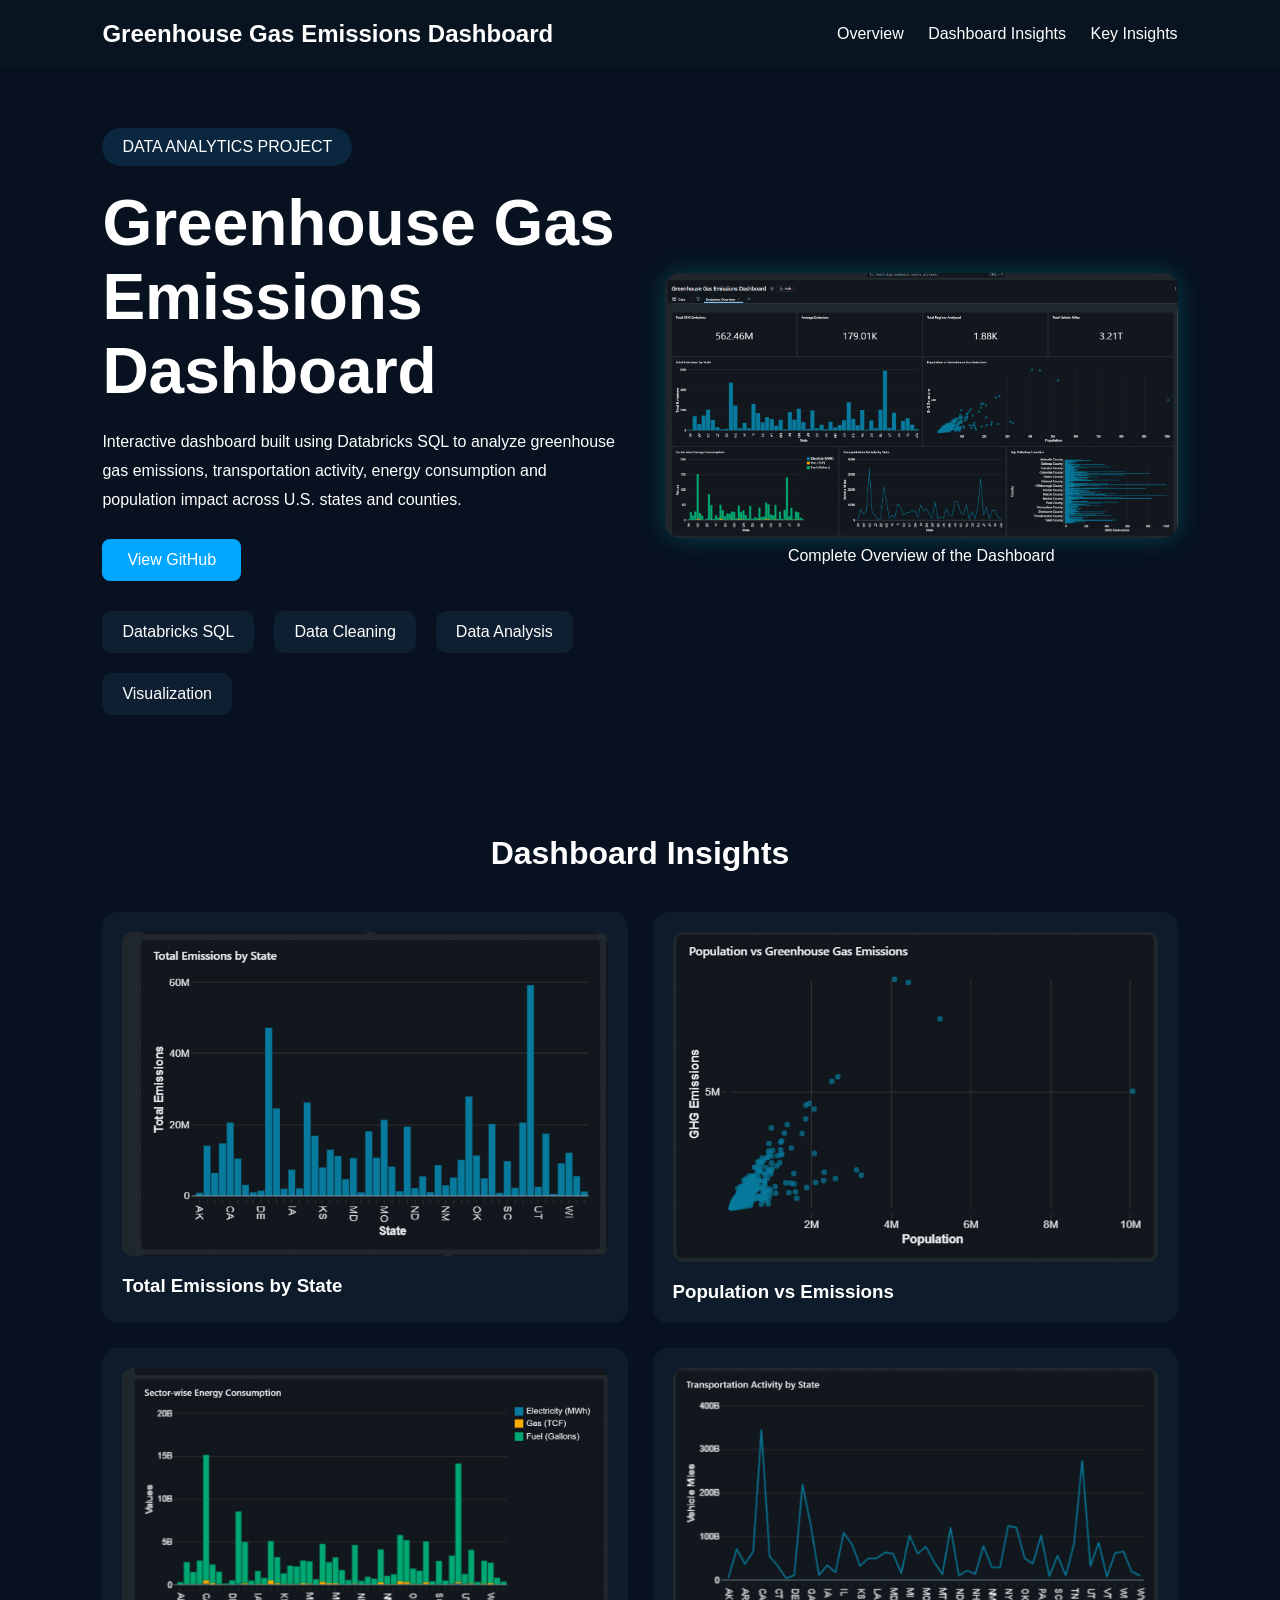
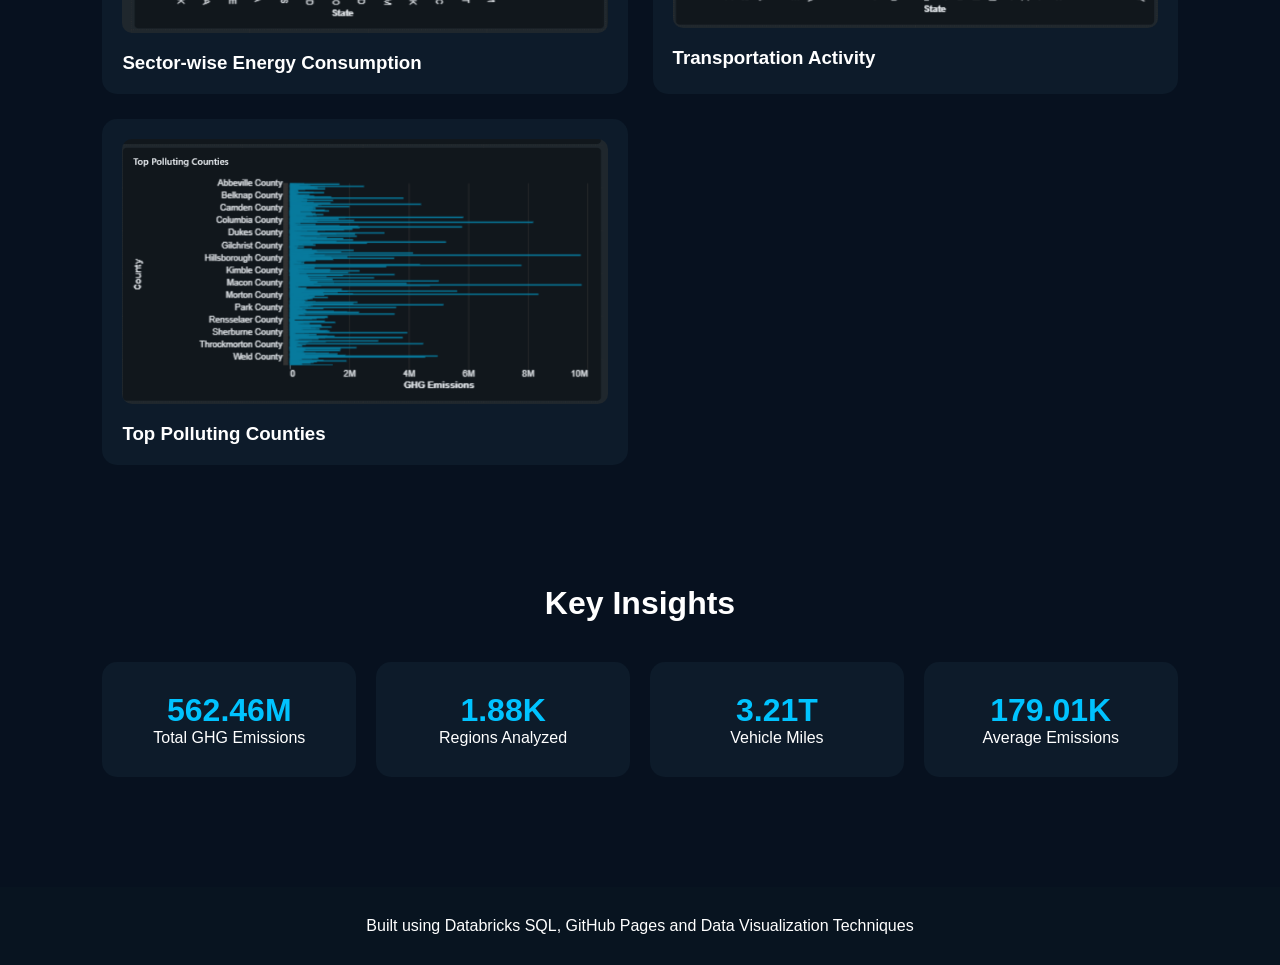
==== index.html @ 1c887acd "Added Portfolio website" ====
<!DOCTYPE html>
<html lang="en">

<head>
    <meta charset="UTF-8">
    <meta name="viewport" content="width=device-width, initial-scale=1.0">
    <title>Greenhouse Gas Emissions Dashboard</title>
    <link rel="stylesheet" href="style.css">
</head>

<body>

    <nav>
        <h2>Greenhouse Gas Emissions Dashboard</h2>

        <div>
            <a href="#overview">Overview</a>
            <a href="#insights">Dashboard Insights</a>
            <a href="#metrics">Key Insights</a>
        </div>
    </nav>

    <section class="hero">

        <div class="hero-text">

            <span class="tag">
                DATA ANALYTICS PROJECT
            </span>

            <h1>
                Greenhouse Gas <br>
                Emissions Dashboard
            </h1>

            <p>
                Interactive dashboard built using Databricks SQL to analyze greenhouse gas emissions,
                transportation activity, energy consumption and population impact across U.S. states and counties.
            </p>

            <div class="buttons">

                <a href="https://github.com/YOUR_USERNAME/YOUR_REPO"
                    target="_blank"
                    class="btn">
                    View GitHub
                </a>

            </div>

            <div class="tech-stack">

                <div>Databricks SQL</div>
                <div>Data Cleaning</div>
                <div>Data Analysis</div>
                <div>Visualization</div>

            </div>

        </div>

        <div class="hero-image">

            <img src="images/dashboard1.png">

            <p>
                Complete Overview of the Dashboard
            </p>

        </div>

    </section>

    <section id="insights">

        <h2>Dashboard Insights</h2>

        <div class="cards">

            <div class="card">
                <img src="images/dashboard2.png">
                <h3>Total Emissions by State</h3>
            </div>

            <div class="card">
                <img src="images/dashboard3.png">
                <h3>Population vs Emissions</h3>
            </div>

            <div class="card">
                <img src="images/dashboard4.png">
                <h3>Sector-wise Energy Consumption</h3>
            </div>

            <div class="card">
                <img src="images/dashboard5.png">
                <h3>Transportation Activity</h3>
            </div>

            <div class="card">
                <img src="images/dashboard6.png">
                <h3>Top Polluting Counties</h3>
            </div>

        </div>

    </section>

    <section id="metrics">

        <h2>Key Insights</h2>

        <div class="stats">

            <div class="stat">
                <h3>562.46M</h3>
                <p>Total GHG Emissions</p>
            </div>

            <div class="stat">
                <h3>1.88K</h3>
                <p>Regions Analyzed</p>
            </div>

            <div class="stat">
                <h3>3.21T</h3>
                <p>Vehicle Miles</p>
            </div>

            <div class="stat">
                <h3>179.01K</h3>
                <p>Average Emissions</p>
            </div>

        </div>

    </section>

    <footer>

        <p>
            Built using Databricks SQL, GitHub Pages and Data Visualization Techniques
        </p>

    </footer>

</body>

</html>
---- style.css ----
*{
margin:0;
padding:0;
box-sizing:border-box;
scroll-behavior:smooth;
}

body{
font-family:Segoe UI,sans-serif;
background:#07111f;
color:white;
}

nav{
display:flex;
justify-content:space-between;
align-items:center;
padding:20px 8%;
background:#081420;
position:sticky;
top:0;
z-index:1000;
}

nav a{
color:white;
text-decoration:none;
margin-left:20px;
}

.hero{
display:flex;
gap:50px;
padding:60px 8%;
align-items:center;
}

.hero-text{
flex:1;
}

.hero-image{
flex:1;
text-align:center;
}

.hero-image img{
width:100%;
border-radius:15px;
box-shadow:0 0 25px rgba(0,255,255,.2);
}

.tag{
background:#0b2740;
padding:10px 20px;
border-radius:20px;
display:inline-block;
margin-bottom:20px;
}

h1{
font-size:4rem;
margin-bottom:20px;
}

.hero p{
line-height:1.8;
}

.btn{
display:inline-block;
margin-top:25px;
padding:12px 25px;
background:#00a6ff;
color:white;
text-decoration:none;
border-radius:8px;
}

.tech-stack{
display:flex;
gap:20px;
margin-top:30px;
flex-wrap:wrap;
}

.tech-stack div{
background:#0d1f30;
padding:12px 20px;
border-radius:10px;
}

section{
padding:60px 8%;
}

section h2{
text-align:center;
margin-bottom:40px;
font-size:2rem;
}

.cards{
display:grid;
grid-template-columns:repeat(auto-fit,minmax(350px,1fr));
gap:25px;
}

.card{
background:#0d1b2a;
padding:20px;
border-radius:15px;
}

.card img{
width:100%;
border-radius:10px;
}

.card h3{
margin-top:15px;
}

.stats{
display:grid;
grid-template-columns:repeat(auto-fit,minmax(250px,1fr));
gap:20px;
}

.stat{
background:#0d1b2a;
padding:30px;
border-radius:15px;
text-align:center;
}

.stat h3{
font-size:2rem;
color:#00c3ff;
}

footer{
text-align:center;
padding:30px;
background:#081420;
margin-top:50px;
}
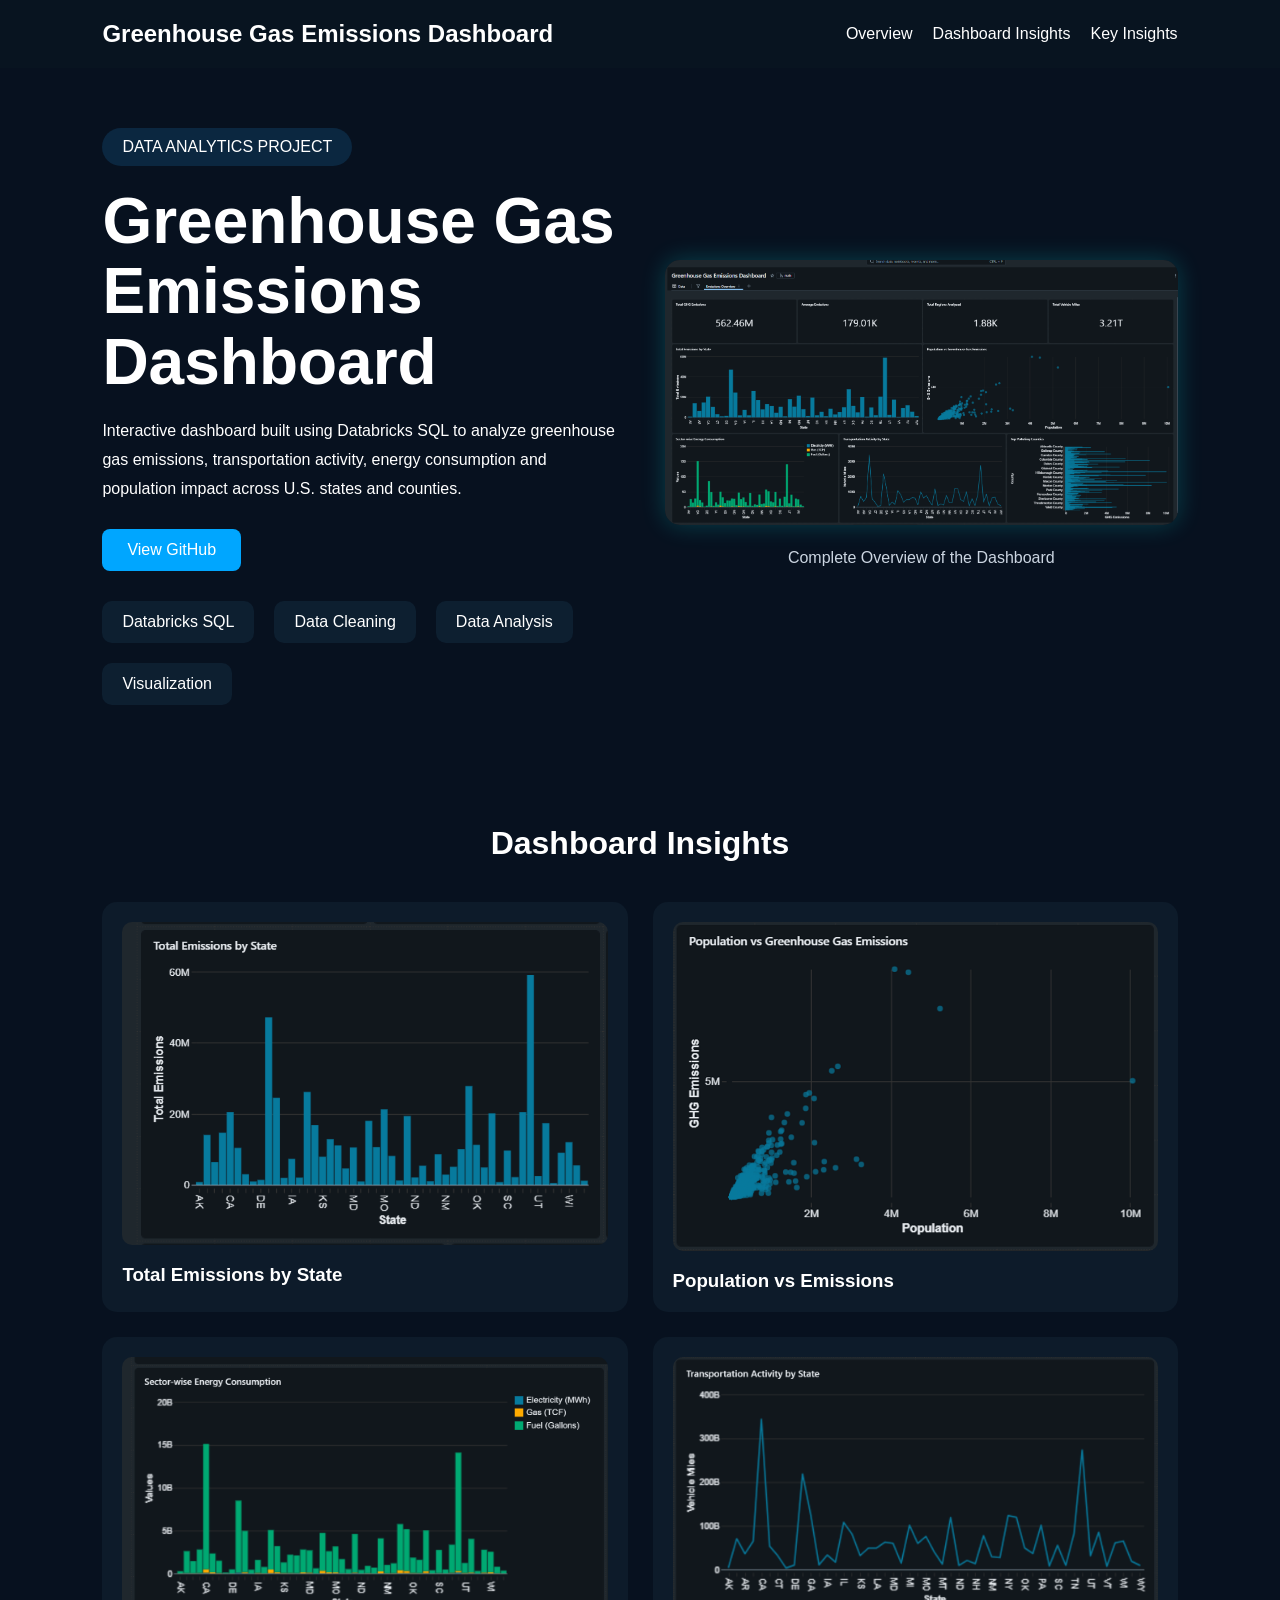
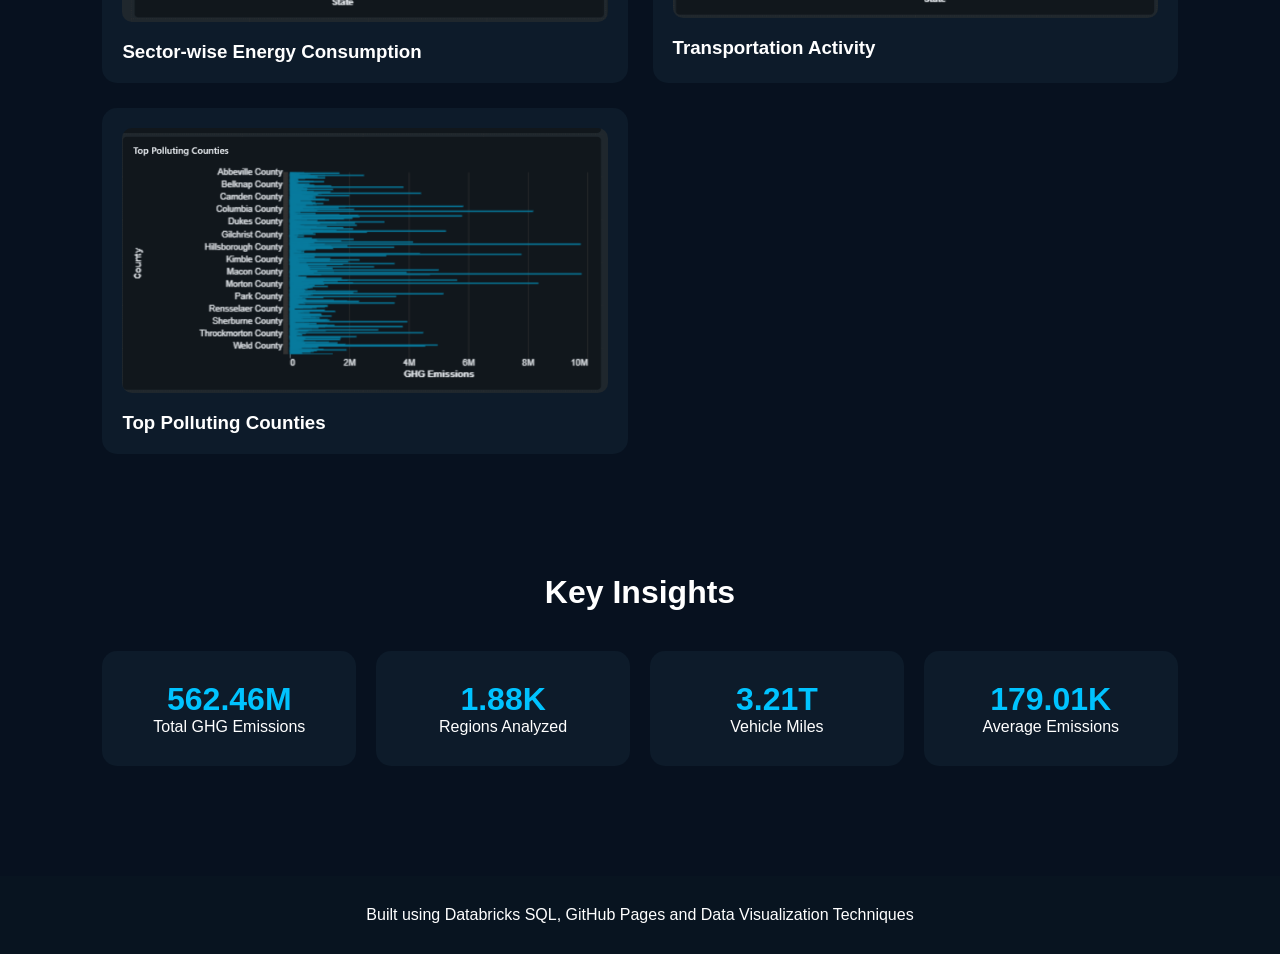
==== commit 7325ba49: "Made website responsive" ====
--- a/index.html
+++ b/index.html
@@ -13,14 +13,14 @@
     <nav>
         <h2>Greenhouse Gas Emissions Dashboard</h2>
 
-        <div>
+        <div class="nav-links">
             <a href="#overview">Overview</a>
             <a href="#insights">Dashboard Insights</a>
             <a href="#metrics">Key Insights</a>
         </div>
     </nav>
 
-    <section class="hero">
+    <section class="hero" id="overview">
 
         <div class="hero-text">
 
@@ -40,7 +40,7 @@
 
             <div class="buttons">
 
-                <a href="https://github.com/YOUR_USERNAME/YOUR_REPO"
+                <a href="https://github.com/Karannsingh22/Emissions"
                     target="_blank"
                     class="btn">
                     View GitHub
@@ -61,9 +61,9 @@
 
         <div class="hero-image">
 
-            <img src="images/dashboard1.png">
+            <img src="images/dashboard1.png" alt="Complete Dashboard Overview">
 
-            <p>
+            <p class="image-caption">
                 Complete Overview of the Dashboard
             </p>
 
@@ -78,27 +78,27 @@
         <div class="cards">
 
             <div class="card">
-                <img src="images/dashboard2.png">
+                <img src="images/dashboard2.png" alt="Total Emissions by State">
                 <h3>Total Emissions by State</h3>
             </div>
 
             <div class="card">
-                <img src="images/dashboard3.png">
+                <img src="images/dashboard3.png" alt="Population vs Emissions">
                 <h3>Population vs Emissions</h3>
             </div>
 
             <div class="card">
-                <img src="images/dashboard4.png">
+                <img src="images/dashboard4.png" alt="Sector-wise Energy Consumption">
                 <h3>Sector-wise Energy Consumption</h3>
             </div>
 
             <div class="card">
-                <img src="images/dashboard5.png">
+                <img src="images/dashboard5.png" alt="Transportation Activity">
                 <h3>Transportation Activity</h3>
             </div>
 
             <div class="card">
-                <img src="images/dashboard6.png">
+                <img src="images/dashboard6.png" alt="Top Polluting Counties">
                 <h3>Top Polluting Counties</h3>
             </div>
 
--- a/style.css
+++ b/style.css
@@ -1,147 +1,258 @@
 *{
-margin:0;
-padding:0;
-box-sizing:border-box;
-scroll-behavior:smooth;
+    margin:0;
+    padding:0;
+    box-sizing:border-box;
+    scroll-behavior:smooth;
 }
 
 body{
-font-family:Segoe UI,sans-serif;
-background:#07111f;
-color:white;
+    font-family:Segoe UI,sans-serif;
+    background:#07111f;
+    color:white;
+    overflow-x:hidden;
 }
 
 nav{
-display:flex;
-justify-content:space-between;
-align-items:center;
-padding:20px 8%;
-background:#081420;
-position:sticky;
-top:0;
-z-index:1000;
+    display:flex;
+    justify-content:space-between;
+    align-items:center;
+    padding:20px 8%;
+    background:#081420;
+    position:sticky;
+    top:0;
+    z-index:1000;
+}
+
+.nav-links{
+    display:flex;
+    gap:20px;
 }
 
 nav a{
-color:white;
-text-decoration:none;
-margin-left:20px;
+    color:white;
+    text-decoration:none;
+    transition:0.3s;
+}
+
+nav a:hover{
+    color:#00c3ff;
 }
 
 .hero{
-display:flex;
-gap:50px;
-padding:60px 8%;
-align-items:center;
+    display:flex;
+    gap:50px;
+    padding:60px 8%;
+    align-items:center;
 }
 
 .hero-text{
-flex:1;
+    flex:1;
 }
 
 .hero-image{
-flex:1;
-text-align:center;
+    flex:1;
+    text-align:center;
 }
 
 .hero-image img{
-width:100%;
-border-radius:15px;
-box-shadow:0 0 25px rgba(0,255,255,.2);
+    width:100%;
+    border-radius:15px;
+    box-shadow:0 0 25px rgba(0,255,255,.2);
+}
+
+.image-caption{
+    margin-top:15px;
+    color:#cbd5e1;
 }
 
 .tag{
-background:#0b2740;
-padding:10px 20px;
-border-radius:20px;
-display:inline-block;
-margin-bottom:20px;
+    background:#0b2740;
+    padding:10px 20px;
+    border-radius:20px;
+    display:inline-block;
+    margin-bottom:20px;
 }
 
 h1{
-font-size:4rem;
-margin-bottom:20px;
+    font-size:4rem;
+    margin-bottom:20px;
+    line-height:1.1;
 }
 
 .hero p{
-line-height:1.8;
+    line-height:1.8;
 }
 
 .btn{
-display:inline-block;
-margin-top:25px;
-padding:12px 25px;
-background:#00a6ff;
-color:white;
-text-decoration:none;
-border-radius:8px;
+    display:inline-block;
+    margin-top:25px;
+    padding:12px 25px;
+    background:#00a6ff;
+    color:white;
+    text-decoration:none;
+    border-radius:8px;
+    transition:0.3s;
+}
+
+.btn:hover{
+    transform:translateY(-2px);
 }
 
 .tech-stack{
-display:flex;
-gap:20px;
-margin-top:30px;
-flex-wrap:wrap;
+    display:flex;
+    gap:20px;
+    margin-top:30px;
+    flex-wrap:wrap;
 }
 
 .tech-stack div{
-background:#0d1f30;
-padding:12px 20px;
-border-radius:10px;
+    background:#0d1f30;
+    padding:12px 20px;
+    border-radius:10px;
 }
 
 section{
-padding:60px 8%;
+    padding:60px 8%;
 }
 
 section h2{
-text-align:center;
-margin-bottom:40px;
-font-size:2rem;
+    text-align:center;
+    margin-bottom:40px;
+    font-size:2rem;
 }
 
 .cards{
-display:grid;
-grid-template-columns:repeat(auto-fit,minmax(350px,1fr));
-gap:25px;
+    display:grid;
+    grid-template-columns:repeat(auto-fit,minmax(350px,1fr));
+    gap:25px;
 }
 
 .card{
-background:#0d1b2a;
-padding:20px;
-border-radius:15px;
+    background:#0d1b2a;
+    padding:20px;
+    border-radius:15px;
+    transition:0.3s;
+}
+
+.card:hover{
+    transform:translateY(-5px);
 }
 
 .card img{
-width:100%;
-border-radius:10px;
+    width:100%;
+    border-radius:10px;
 }
 
 .card h3{
-margin-top:15px;
+    margin-top:15px;
 }
 
 .stats{
-display:grid;
-grid-template-columns:repeat(auto-fit,minmax(250px,1fr));
-gap:20px;
+    display:grid;
+    grid-template-columns:repeat(auto-fit,minmax(250px,1fr));
+    gap:20px;
 }
 
 .stat{
-background:#0d1b2a;
-padding:30px;
-border-radius:15px;
-text-align:center;
+    background:#0d1b2a;
+    padding:30px;
+    border-radius:15px;
+    text-align:center;
 }
 
 .stat h3{
-font-size:2rem;
-color:#00c3ff;
+    font-size:2rem;
+    color:#00c3ff;
 }
 
 footer{
-text-align:center;
-padding:30px;
-background:#081420;
-margin-top:50px;
+    text-align:center;
+    padding:30px;
+    background:#081420;
+    margin-top:50px;
+}
+
+/* ---------- TABLET ---------- */
+
+@media (max-width:1024px){
+
+    .hero{
+        flex-direction:column;
+        text-align:center;
+    }
+
+    h1{
+        font-size:3rem;
+    }
+
+    nav{
+        flex-direction:column;
+        gap:15px;
+    }
+
+    .nav-links{
+        flex-wrap:wrap;
+        justify-content:center;
+    }
+}
+
+/* ---------- MOBILE ---------- */
+
+@media (max-width:768px){
+
+    section{
+        padding:40px 5%;
+    }
+
+    .hero{
+        padding:40px 5%;
+    }
+
+    h1{
+        font-size:2.3rem;
+    }
+
+    h2{
+        font-size:1.6rem;
+    }
+
+    .cards{
+        grid-template-columns:1fr;
+    }
+
+    .stats{
+        grid-template-columns:1fr;
+    }
+
+    .tech-stack{
+        justify-content:center;
+    }
+
+    .btn{
+        width:100%;
+        text-align:center;
+    }
+}
+
+/* ---------- SMALL PHONES ---------- */
+
+@media (max-width:480px){
+
+    h1{
+        font-size:1.9rem;
+    }
+
+    .tech-stack{
+        flex-direction:column;
+    }
+
+    .tech-stack div{
+        width:100%;
+        text-align:center;
+    }
+
+    nav h2{
+        text-align:center;
+        font-size:1.1rem;
+    }
 }
